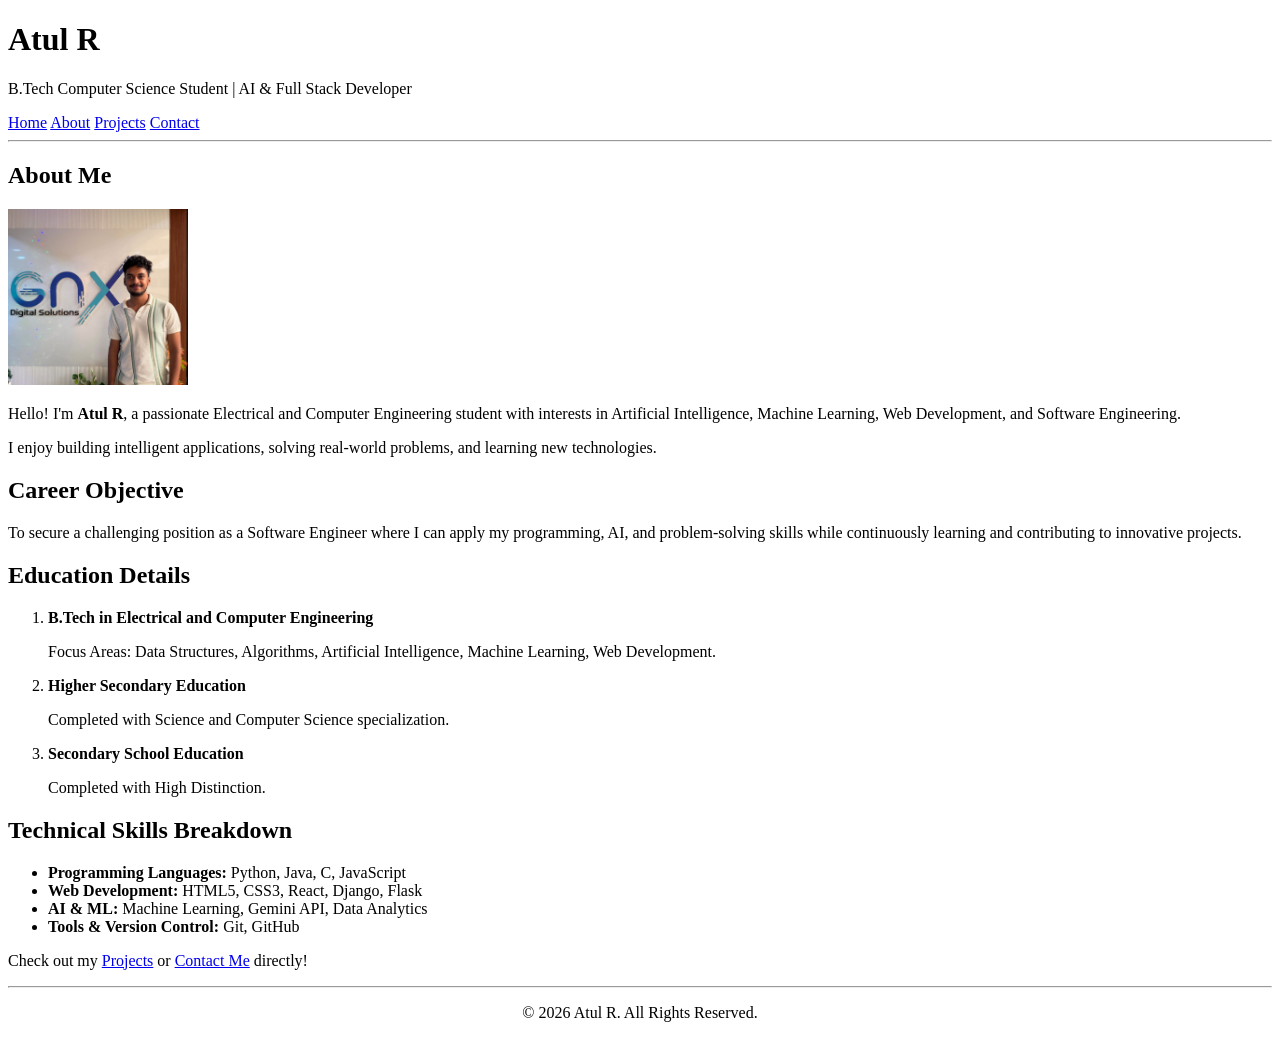
==== about.html @ 609a920e "feat(html): complete dedicated pages for About, Projects, and Contact" ====
<!DOCTYPE html>
<html lang="en">
<head>
    <meta charset="UTF-8">
    <meta name="viewport" content="width=device-width, initial-scale=1.0">
    <title>About Me | Atul R</title>
</head>
<body>

    <!-- Header -->
    <header>
        <div class="container">
            <h1>Atul R</h1>
            <p>B.Tech Computer Science Student | AI & Full Stack Developer</p>

            <nav>
                <a href="index.html">Home</a>
                <a href="about.html">About</a>
                <a href="projects.html">Projects</a>
                <a href="contact.html">Contact</a>
            </nav>
        </div>
    </header>

    <hr>

    <!-- About Section -->
    <section>
        <h2>About Me</h2>
        <img src="images/profile.jpg" alt="Profile Picture" width="180">
        <p>
            Hello! I'm <strong>Atul R</strong>, a passionate Electrical and Computer Engineering student with interests in Artificial Intelligence, Machine Learning, Web Development, and Software Engineering.
        </p>
        <p>
            I enjoy building intelligent applications, solving real-world problems, and learning new technologies.
        </p>
    </section>

    <!-- Career Objective -->
    <section>
        <h2>Career Objective</h2>
        <p>
            To secure a challenging position as a Software Engineer where I can apply my programming, AI, and problem-solving skills while continuously learning and contributing to innovative projects.
        </p>
    </section>

    <!-- Education -->
    <section>
        <h2>Education Details</h2>
        <ol>
            <li>
                <strong>B.Tech in Electrical and Computer Engineering</strong>
                <p>Focus Areas: Data Structures, Algorithms, Artificial Intelligence, Machine Learning, Web Development.</p>
            </li>
            <li>
                <strong>Higher Secondary Education</strong>
                <p>Completed with Science and Computer Science specialization.</p>
            </li>
            <li>
                <strong>Secondary School Education</strong>
                <p>Completed with High Distinction.</p>
            </li>
        </ol>
    </section>

    <!-- Technical Skills Breakdown -->
    <section>
        <h2>Technical Skills Breakdown</h2>
        <ul>
            <li><strong>Programming Languages:</strong> Python, Java, C, JavaScript</li>
            <li><strong>Web Development:</strong> HTML5, CSS3, React, Django, Flask</li>
            <li><strong>AI & ML:</strong> Machine Learning, Gemini API, Data Analytics</li>
            <li><strong>Tools & Version Control:</strong> Git, GitHub</li>
        </ul>
    </section>

    <!-- Navigation Link -->
    <section>
        <p>
            Check out my <a href="projects.html">Projects</a> or <a href="contact.html">Contact Me</a> directly!
        </p>
    </section>

    <!-- Footer -->
    <footer>
        <hr>
        <p style="text-align:center;">
            &copy; 2026 Atul R. All Rights Reserved.
        </p>
    </footer>

</body>
</html>
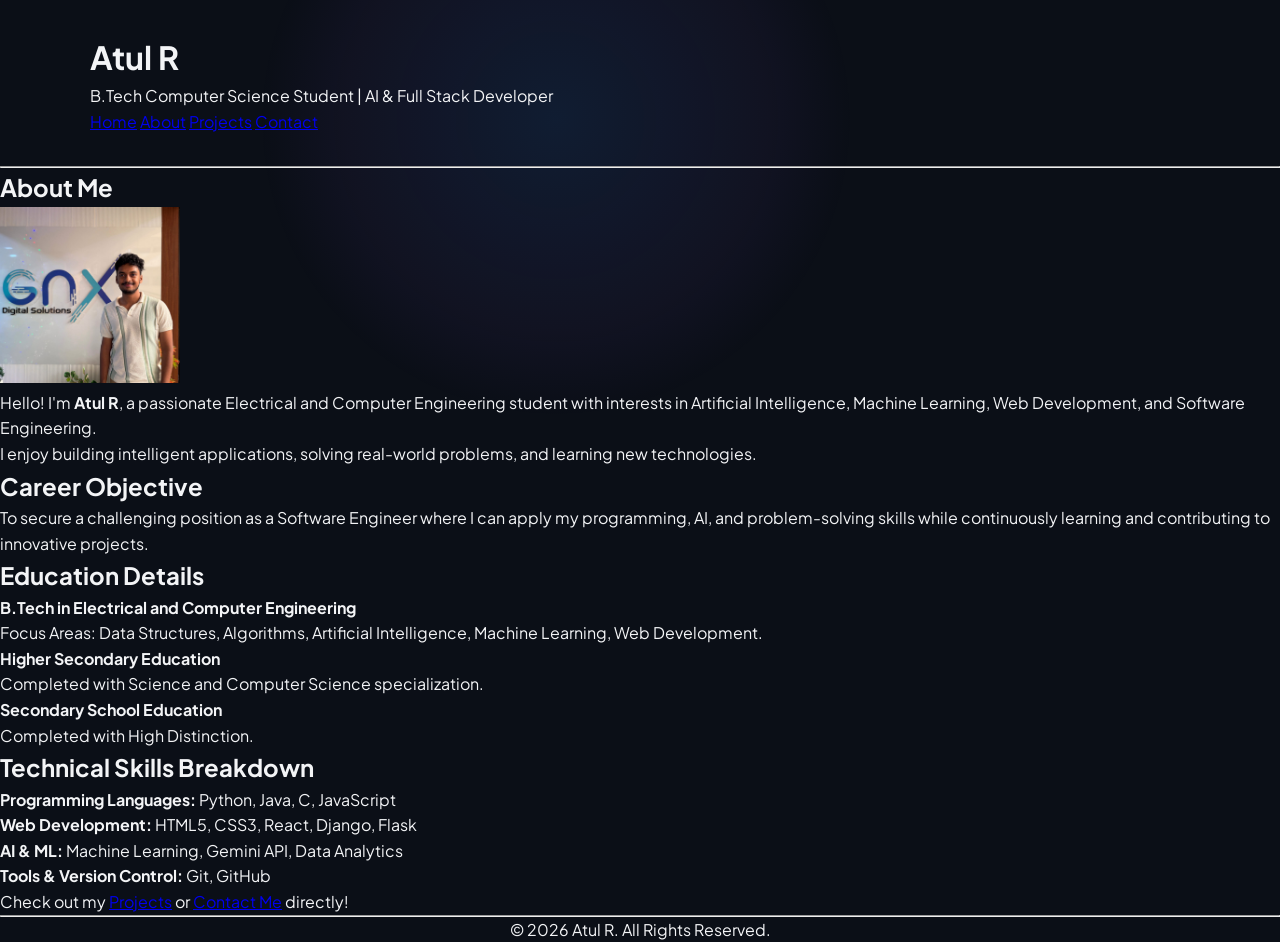
==== commit 80ee6248: "feat(css): setup base design system, typography, and dark theme variables" ====
--- a/about.html
+++ b/about.html
@@ -4,6 +4,7 @@
     <meta charset="UTF-8">
     <meta name="viewport" content="width=device-width, initial-scale=1.0">
     <title>About Me | Atul R</title>
+    <link rel="stylesheet" href="css/style.css">
 </head>
 <body>
 
--- a/css/style.css
+++ b/css/style.css
@@ -0,0 +1,63 @@
+@import url('https://fonts.googleapis.com/css2?family=Plus+Jakarta+Sans:wght@300;400;500;600;700;800&display=swap');
+
+:root {
+    --bg-dark: #0b0f17;
+    --bg-card: #131b2e;
+    --bg-card-hover: #1c2742;
+    --border-color: rgba(255, 255, 255, 0.08);
+    --border-glow: rgba(59, 130, 246, 0.3);
+    
+    --primary: #3b82f6;
+    --primary-gradient: linear-gradient(135deg, #3b82f6 0%, #8b5cf6 100%);
+    --accent-cyan: #06b6d4;
+    --accent-green: #10b981;
+    
+    --text-main: #f3f4f6;
+    --text-muted: #9ca3af;
+    --text-dim: #6b7280;
+    
+    --shadow-card: 0 10px 30px -10px rgba(0, 0, 0, 0.5);
+    --shadow-glow: 0 0 25px rgba(59, 130, 246, 0.25);
+    
+    --radius-sm: 8px;
+    --radius-md: 14px;
+    --radius-lg: 20px;
+    --radius-full: 9999px;
+}
+
+* {
+    margin: 0;
+    padding: 0;
+    box-sizing: border-box;
+}
+
+body {
+    font-family: 'Plus Jakarta Sans', -apple-system, BlinkMacSystemFont, sans-serif;
+    background-color: var(--bg-dark);
+    color: var(--text-main);
+    line-height: 1.6;
+    min-height: 100vh;
+    display: flex;
+    flex-direction: column;
+    overflow-x: hidden;
+}
+
+/* Background mesh glow */
+body::before {
+    content: '';
+    position: fixed;
+    top: -20%;
+    left: 20%;
+    width: 600px;
+    height: 600px;
+    background: radial-gradient(circle, rgba(59, 130, 246, 0.12) 0%, rgba(139, 92, 246, 0.05) 50%, transparent 70%);
+    z-index: -1;
+    pointer-events: none;
+}
+
+.container {
+    width: 90%;
+    max-width: 1100px;
+    margin: 0 auto;
+    padding: 2rem 0;
+}
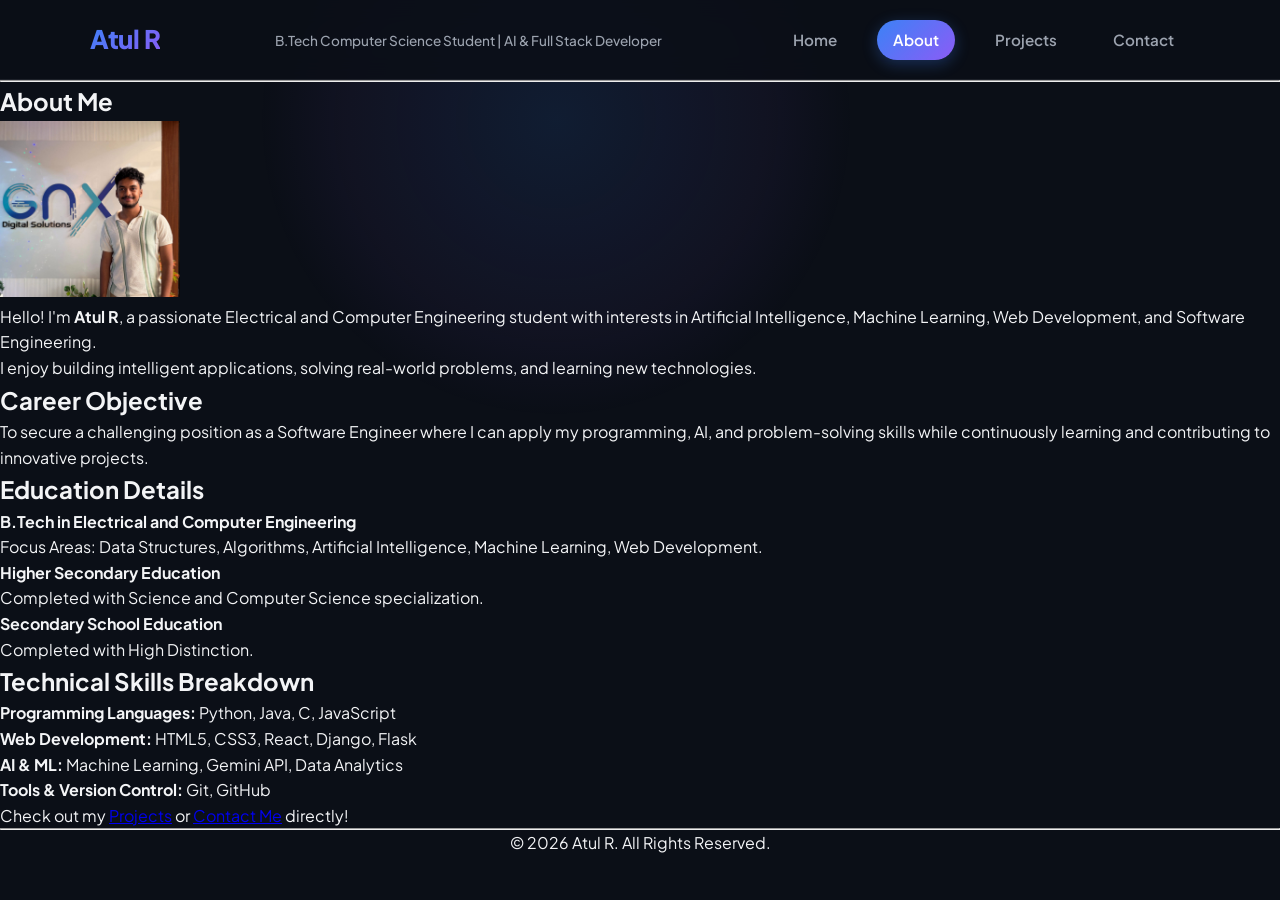
==== commit 9a47f9e1: "feat(css): style glassmorphic header navigation and active page highlights" ====
--- a/about.html
+++ b/about.html
@@ -16,7 +16,7 @@
 
             <nav>
                 <a href="index.html">Home</a>
-                <a href="about.html">About</a>
+                <a href="about.html" class="active">About</a>
                 <a href="projects.html">Projects</a>
                 <a href="contact.html">Contact</a>
             </nav>
--- a/css/style.css
+++ b/css/style.css
@@ -61,3 +61,65 @@
     margin: 0 auto;
     padding: 2rem 0;
 }
+
+/* Header & Navigation Styling */
+header {
+    background: rgba(11, 15, 23, 0.85);
+    backdrop-filter: blur(12px);
+    -webkit-backdrop-filter: blur(12px);
+    border-bottom: 1px solid var(--border-color);
+    position: sticky;
+    top: 0;
+    z-index: 100;
+}
+
+header .container {
+    display: flex;
+    justify-content: space-between;
+    align-items: center;
+    padding: 1.2rem 0;
+}
+
+header h1 {
+    font-size: 1.6rem;
+    font-weight: 800;
+    background: var(--primary-gradient);
+    -webkit-background-clip: text;
+    -webkit-text-fill-color: transparent;
+    letter-spacing: -0.5px;
+}
+
+header p {
+    font-size: 0.85rem;
+    color: var(--text-muted);
+    font-weight: 500;
+    margin-top: 2px;
+}
+
+nav {
+    display: flex;
+    gap: 1.5rem;
+    align-items: center;
+}
+
+nav a {
+    color: var(--text-muted);
+    text-decoration: none;
+    font-size: 0.95rem;
+    font-weight: 600;
+    padding: 0.5rem 1rem;
+    border-radius: var(--radius-full);
+    transition: all 0.3s ease;
+    position: relative;
+}
+
+nav a:hover {
+    color: var(--text-main);
+    background: rgba(255, 255, 255, 0.05);
+}
+
+nav a.active {
+    color: #ffffff;
+    background: var(--primary-gradient);
+    box-shadow: 0 4px 15px rgba(59, 130, 246, 0.3);
+}
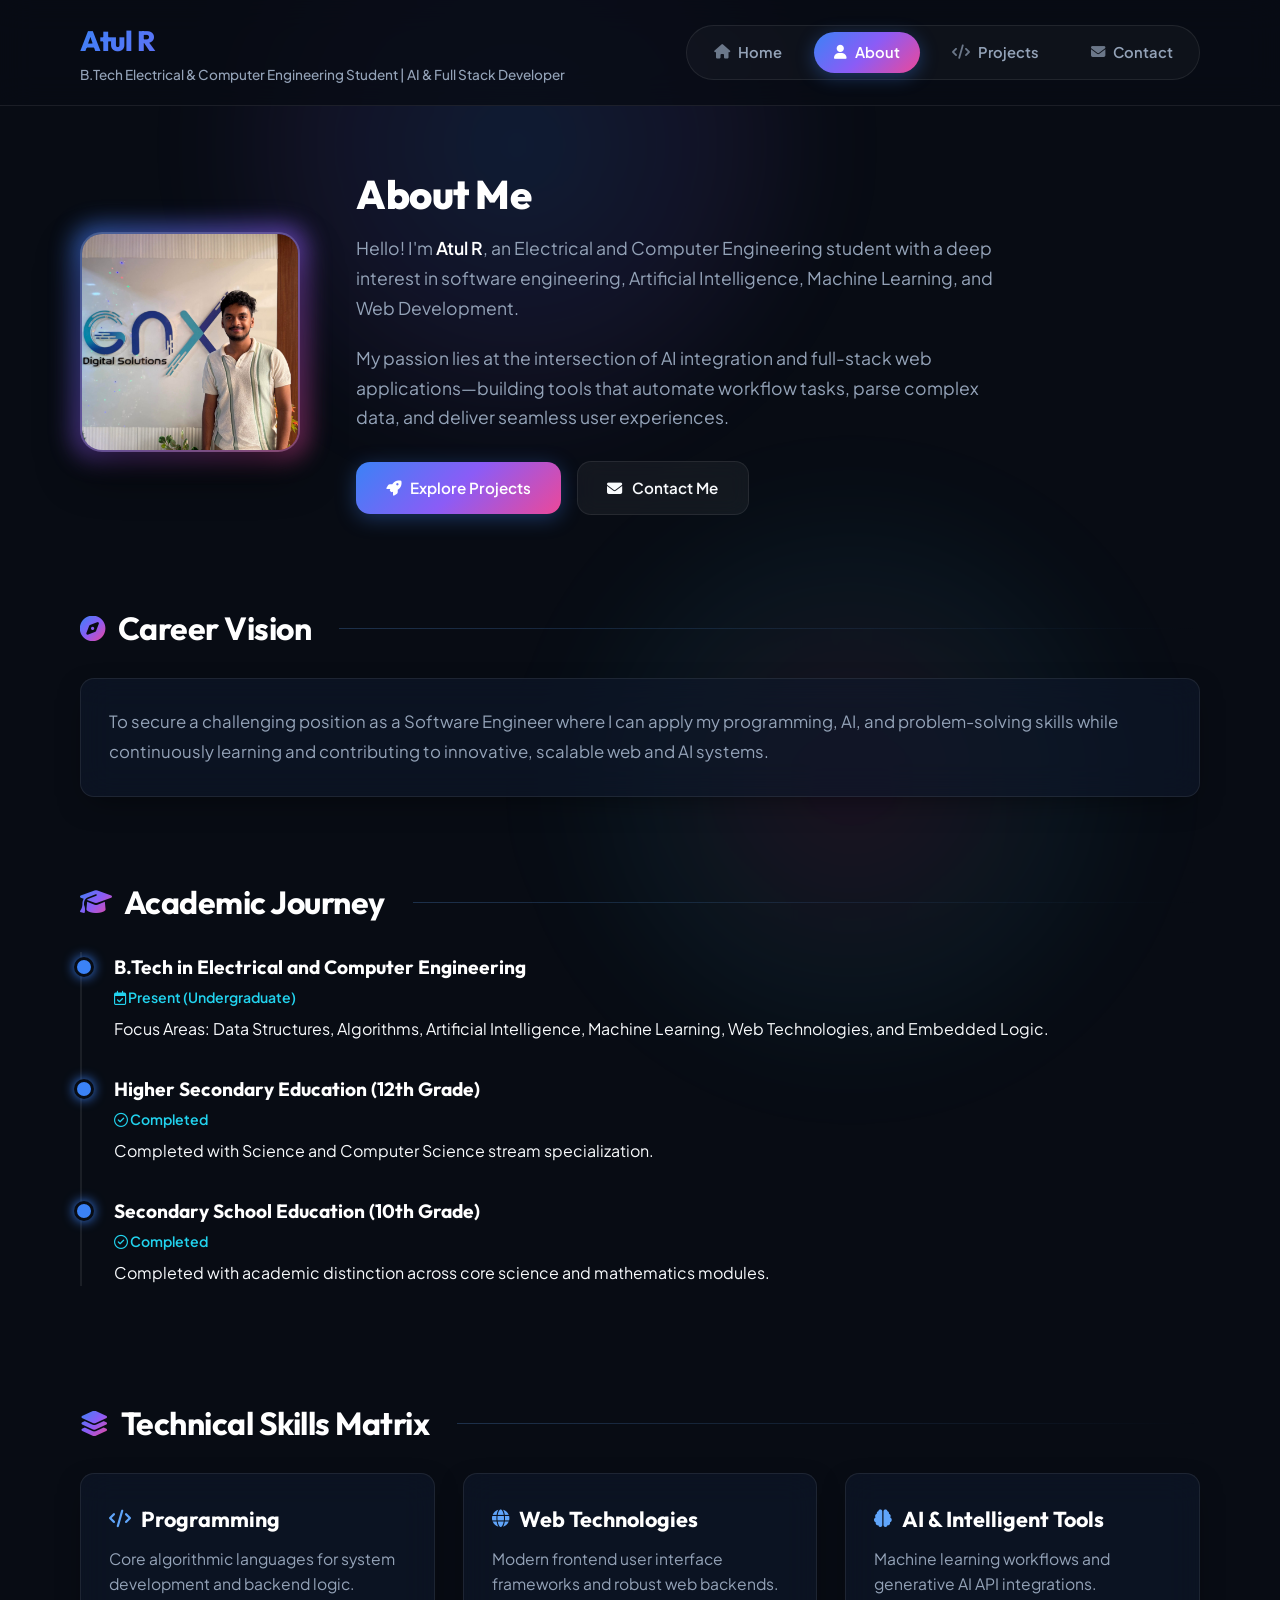
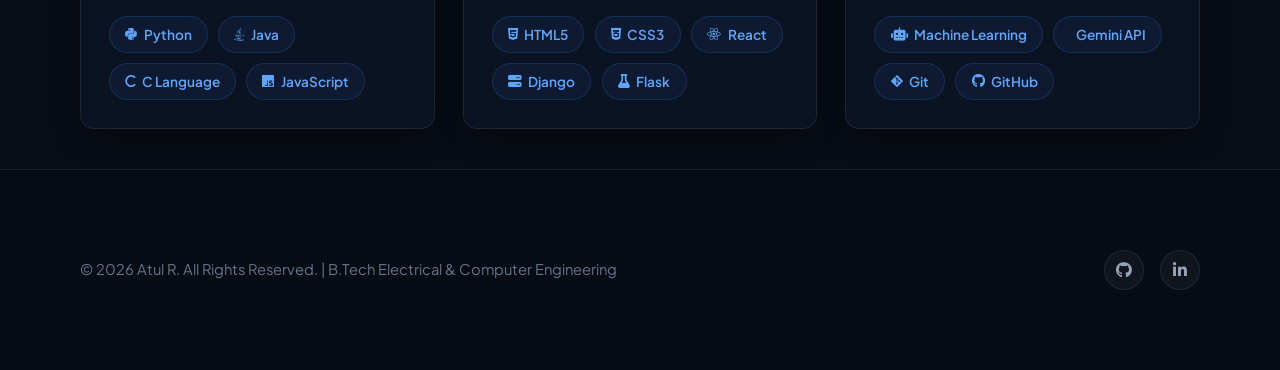
==== commit 58ad009f: "feat(ui): overhaul portfolio UI with glassmorphism design system, typography, FontAwesome icons, and" ====
--- a/about.html
+++ b/about.html
@@ -3,91 +3,140 @@
 <head>
     <meta charset="UTF-8">
     <meta name="viewport" content="width=device-width, initial-scale=1.0">
+    <meta name="description" content="Learn more about Atul R, B.Tech Electrical & Computer Engineering student, AI developer, and full-stack software engineer.">
     <title>About Me | Atul R</title>
+    <!-- Google Fonts -->
+    <link rel="preconnect" href="https://fonts.googleapis.com">
+    <link rel="preconnect" href="https://fonts.gstatic.com" crossorigin>
+    <link href="https://fonts.googleapis.com/css2?family=Outfit:wght@300;400;500;600;700;800&family=Plus+Jakarta+Sans:wght@300;400;500;600;700&display=swap" rel="stylesheet">
+    <!-- FontAwesome Icons -->
+    <link rel="stylesheet" href="https://cdnjs.cloudflare.com/ajax/libs/font-awesome/6.4.0/css/all.min.css">
+    <!-- Stylesheet -->
     <link rel="stylesheet" href="css/style.css">
 </head>
 <body>
 
-    <!-- Header -->
+    <!-- Header & Navigation -->
     <header>
         <div class="container">
-            <h1>Atul R</h1>
-            <p>B.Tech Computer Science Student | AI & Full Stack Developer</p>
+            <div class="logo-area">
+                <h1>Atul R</h1>
+                <p>B.Tech Electrical & Computer Engineering Student | AI & Full Stack Developer</p>
+            </div>
 
             <nav>
-                <a href="index.html">Home</a>
-                <a href="about.html" class="active">About</a>
-                <a href="projects.html">Projects</a>
-                <a href="contact.html">Contact</a>
+                <a href="index.html"><i class="fa-solid fa-house"></i> Home</a>
+                <a href="about.html" class="active"><i class="fa-solid fa-user"></i> About</a>
+                <a href="projects.html"><i class="fa-solid fa-code"></i> Projects</a>
+                <a href="contact.html"><i class="fa-solid fa-envelope"></i> Contact</a>
             </nav>
         </div>
     </header>
 
-    <hr>
+    <main>
+        <!-- Hero / Biography Section -->
+        <section class="hero container">
+            <div class="hero-avatar-wrapper">
+                <img src="images/profile.jpg" alt="Atul R Profile Picture" width="220">
+            </div>
 
-    <!-- About Section -->
-    <section>
-        <h2>About Me</h2>
-        <img src="images/profile.jpg" alt="Profile Picture" width="180">
-        <p>
-            Hello! I'm <strong>Atul R</strong>, a passionate Electrical and Computer Engineering student with interests in Artificial Intelligence, Machine Learning, Web Development, and Software Engineering.
-        </p>
-        <p>
-            I enjoy building intelligent applications, solving real-world problems, and learning new technologies.
-        </p>
-    </section>
+            <div class="hero-content">
+                <h2>About Me</h2>
+                <p>
+                    Hello! I'm <strong>Atul R</strong>, an Electrical and Computer Engineering student with a deep interest in software engineering, Artificial Intelligence, Machine Learning, and Web Development.
+                </p>
+                <p>
+                    My passion lies at the intersection of AI integration and full-stack web applications—building tools that automate workflow tasks, parse complex data, and deliver seamless user experiences.
+                </p>
+                <div class="hero-cta">
+                    <a href="projects.html" class="btn"><i class="fa-solid fa-rocket"></i> Explore Projects</a>
+                    <a href="contact.html" class="btn btn-secondary"><i class="fa-solid fa-envelope"></i> Contact Me</a>
+                </div>
+            </div>
+        </section>
 
-    <!-- Career Objective -->
-    <section>
-        <h2>Career Objective</h2>
-        <p>
-            To secure a challenging position as a Software Engineer where I can apply my programming, AI, and problem-solving skills while continuously learning and contributing to innovative projects.
-        </p>
-    </section>
+        <!-- Career Vision -->
+        <section class="container">
+            <h2><i class="fa-solid fa-compass"></i> Career Vision</h2>
+            <div class="card">
+                <p style="font-size: 1.05rem; line-height: 1.8;">
+                    To secure a challenging position as a Software Engineer where I can apply my programming, AI, and problem-solving skills while continuously learning and contributing to innovative, scalable web and AI systems.
+                </p>
+            </div>
+        </section>
 
-    <!-- Education -->
-    <section>
-        <h2>Education Details</h2>
-        <ol>
-            <li>
-                <strong>B.Tech in Electrical and Computer Engineering</strong>
-                <p>Focus Areas: Data Structures, Algorithms, Artificial Intelligence, Machine Learning, Web Development.</p>
-            </li>
-            <li>
-                <strong>Higher Secondary Education</strong>
-                <p>Completed with Science and Computer Science specialization.</p>
-            </li>
-            <li>
-                <strong>Secondary School Education</strong>
-                <p>Completed with High Distinction.</p>
-            </li>
-        </ol>
-    </section>
+        <!-- Academic Timeline -->
+        <section class="container">
+            <h2><i class="fa-solid fa-graduation-cap"></i> Academic Journey</h2>
+            <div class="timeline">
+                <div class="timeline-item">
+                    <h3>B.Tech in Electrical and Computer Engineering</h3>
+                    <div class="period"><i class="fa-regular fa-calendar-check"></i> Present (Undergraduate)</div>
+                    <p>Focus Areas: Data Structures, Algorithms, Artificial Intelligence, Machine Learning, Web Technologies, and Embedded Logic.</p>
+                </div>
+                <div class="timeline-item">
+                    <h3>Higher Secondary Education (12th Grade)</h3>
+                    <div class="period"><i class="fa-regular fa-circle-check"></i> Completed</div>
+                    <p>Completed with Science and Computer Science stream specialization.</p>
+                </div>
+                <div class="timeline-item">
+                    <h3>Secondary School Education (10th Grade)</h3>
+                    <div class="period"><i class="fa-regular fa-circle-check"></i> Completed</div>
+                    <p>Completed with academic distinction across core science and mathematics modules.</p>
+                </div>
+            </div>
+        </section>
 
-    <!-- Technical Skills Breakdown -->
-    <section>
-        <h2>Technical Skills Breakdown</h2>
-        <ul>
-            <li><strong>Programming Languages:</strong> Python, Java, C, JavaScript</li>
-            <li><strong>Web Development:</strong> HTML5, CSS3, React, Django, Flask</li>
-            <li><strong>AI & ML:</strong> Machine Learning, Gemini API, Data Analytics</li>
-            <li><strong>Tools & Version Control:</strong> Git, GitHub</li>
-        </ul>
-    </section>
+        <!-- Detailed Technical Breakdown -->
+        <section class="container">
+            <h2><i class="fa-solid fa-layer-group"></i> Technical Skills Matrix</h2>
+            <div class="card-grid">
+                <div class="card">
+                    <h3><i class="fa-solid fa-code"></i> Programming</h3>
+                    <p>Core algorithmic languages for system development and backend logic.</p>
+                    <ul class="skill-tags">
+                        <li><i class="fa-brands fa-python"></i> Python</li>
+                        <li><i class="fa-brands fa-java"></i> Java</li>
+                        <li><i class="fa-solid fa-c"></i> C Language</li>
+                        <li><i class="fa-brands fa-js"></i> JavaScript</li>
+                    </ul>
+                </div>
 
-    <!-- Navigation Link -->
-    <section>
-        <p>
-            Check out my <a href="projects.html">Projects</a> or <a href="contact.html">Contact Me</a> directly!
-        </p>
-    </section>
+                <div class="card">
+                    <h3><i class="fa-solid fa-globe"></i> Web Technologies</h3>
+                    <p>Modern frontend user interface frameworks and robust web backends.</p>
+                    <ul class="skill-tags">
+                        <li><i class="fa-brands fa-html5"></i> HTML5</li>
+                        <li><i class="fa-brands fa-css3-alt"></i> CSS3</li>
+                        <li><i class="fa-brands fa-react"></i> React</li>
+                        <li><i class="fa-solid fa-server"></i> Django</li>
+                        <li><i class="fa-solid fa-flask"></i> Flask</li>
+                    </ul>
+                </div>
+
+                <div class="card">
+                    <h3><i class="fa-solid fa-brain"></i> AI & Intelligent Tools</h3>
+                    <p>Machine learning workflows and generative AI API integrations.</p>
+                    <ul class="skill-tags">
+                        <li><i class="fa-solid fa-robot"></i> Machine Learning</li>
+                        <li><i class="fa-solid fa-sparkles"></i> Gemini API</li>
+                        <li><i class="fa-brands fa-git-alt"></i> Git</li>
+                        <li><i class="fa-brands fa-github"></i> GitHub</li>
+                    </ul>
+                </div>
+            </div>
+        </section>
+    </main>
 
     <!-- Footer -->
     <footer>
-        <hr>
-        <p style="text-align:center;">
-            &copy; 2026 Atul R. All Rights Reserved.
-        </p>
+        <div class="container footer-content">
+            <p>&copy; 2026 Atul R. All Rights Reserved. | B.Tech Electrical & Computer Engineering</p>
+            <div class="social-links">
+                <a href="https://github.com/yourusername" target="_blank" class="social-icon" title="GitHub"><i class="fa-brands fa-github"></i></a>
+                <a href="https://linkedin.com/in/yourprofile" target="_blank" class="social-icon" title="LinkedIn"><i class="fa-brands fa-linkedin-in"></i></a>
+            </div>
+        </div>
     </footer>
 
 </body>
--- a/css/style.css
+++ b/css/style.css
@@ -1,28 +1,48 @@
-@import url('https://fonts.googleapis.com/css2?family=Plus+Jakarta+Sans:wght@300;400;500;600;700;800&display=swap');
+@import url('https://fonts.googleapis.com/css2?family=Outfit:wght@300;400;500;600;700;800&family=Plus+Jakarta+Sans:wght@300;400;500;600;700&display=swap');
 
 :root {
-    --bg-dark: #0b0f17;
-    --bg-card: #131b2e;
-    --bg-card-hover: #1c2742;
+    --bg-dark: #080c14;
+    --bg-card: rgba(15, 23, 42, 0.65);
+    --bg-card-hover: rgba(30, 41, 59, 0.8);
     --border-color: rgba(255, 255, 255, 0.08);
-    --border-glow: rgba(59, 130, 246, 0.3);
+    --border-glow: rgba(96, 165, 250, 0.4);
     
     --primary: #3b82f6;
-    --primary-gradient: linear-gradient(135deg, #3b82f6 0%, #8b5cf6 100%);
-    --accent-cyan: #06b6d4;
-    --accent-green: #10b981;
-    
-    --text-main: #f3f4f6;
-    --text-muted: #9ca3af;
-    --text-dim: #6b7280;
+    --primary-gradient: linear-gradient(135deg, #3b82f6 0%, #8b5cf6 50%, #ec4899 100%);
+    --primary-hover: linear-gradient(135deg, #2563eb 0%, #7c3aed 50%, #db2777 100%);
+    
+    --accent-blue: #60a5fa;
+    --accent-purple: #c084fc;
+    --accent-cyan: #22d3ee;
+    --accent-green: #34d399;
+    
+    --text-main: #f8fafc;
+    --text-muted: #94a3b8;
+    --text-dim: #64748b;
     
     --shadow-card: 0 10px 30px -10px rgba(0, 0, 0, 0.5);
-    --shadow-glow: 0 0 25px rgba(59, 130, 246, 0.25);
+    --shadow-glow: 0 0 30px rgba(59, 130, 246, 0.25);
     
     --radius-sm: 8px;
     --radius-md: 14px;
-    --radius-lg: 20px;
+    --radius-lg: 22px;
     --radius-full: 9999px;
+}
+
+/* Custom Scrollbar */
+::-webkit-scrollbar {
+    width: 10px;
+}
+::-webkit-scrollbar-track {
+    background: var(--bg-dark);
+}
+::-webkit-scrollbar-thumb {
+    background: #1e293b;
+    border-radius: 5px;
+    border: 2px solid var(--bg-dark);
+}
+::-webkit-scrollbar-thumb:hover {
+    background: #334155;
 }
 
 * {
@@ -40,37 +60,86 @@
     display: flex;
     flex-direction: column;
     overflow-x: hidden;
-}
-
-/* Background mesh glow */
+    position: relative;
+}
+
+/* Background Animated Ambient Lights */
 body::before {
     content: '';
     position: fixed;
     top: -20%;
-    left: 20%;
+    left: 15%;
+    width: 650px;
+    height: 650px;
+    background: radial-gradient(circle, rgba(59, 130, 246, 0.15) 0%, rgba(139, 92, 246, 0.08) 45%, transparent 70%);
+    z-index: -1;
+    pointer-events: none;
+    filter: blur(40px);
+}
+
+body::after {
+    content: '';
+    position: fixed;
+    bottom: -20%;
+    right: 10%;
     width: 600px;
     height: 600px;
-    background: radial-gradient(circle, rgba(59, 130, 246, 0.12) 0%, rgba(139, 92, 246, 0.05) 50%, transparent 70%);
+    background: radial-gradient(circle, rgba(236, 72, 153, 0.1) 0%, rgba(34, 211, 238, 0.05) 50%, transparent 70%);
     z-index: -1;
     pointer-events: none;
-}
-
+    filter: blur(50px);
+}
+
+/* Container */
 .container {
     width: 90%;
-    max-width: 1100px;
+    max-width: 1120px;
     margin: 0 auto;
-    padding: 2rem 0;
-}
-
-/* Header & Navigation Styling */
+    padding: 2.5rem 0;
+}
+
+/* Typography Headings */
+h1, h2, h3, h4 {
+    font-family: 'Outfit', sans-serif;
+}
+
+h2 {
+    font-size: 2rem;
+    font-weight: 700;
+    margin-bottom: 1.5rem;
+    color: #ffffff;
+    letter-spacing: -0.5px;
+    display: flex;
+    align-items: center;
+    gap: 0.75rem;
+}
+
+h2 i {
+    font-size: 1.6rem;
+    background: var(--primary-gradient);
+    -webkit-background-clip: text;
+    -webkit-text-fill-color: transparent;
+}
+
+h2::after {
+    content: '';
+    flex-grow: 1;
+    height: 1px;
+    background: linear-gradient(90deg, var(--border-glow) 0%, transparent 100%);
+    margin-left: 1rem;
+    opacity: 0.6;
+}
+
+/* Header & Glassmorphic Navigation */
 header {
-    background: rgba(11, 15, 23, 0.85);
-    backdrop-filter: blur(12px);
-    -webkit-backdrop-filter: blur(12px);
+    background: rgba(8, 12, 20, 0.8);
+    backdrop-filter: blur(16px);
+    -webkit-backdrop-filter: blur(16px);
     border-bottom: 1px solid var(--border-color);
     position: sticky;
     top: 0;
-    z-index: 100;
+    z-index: 1000;
+    transition: all 0.3s ease;
 }
 
 header .container {
@@ -80,8 +149,8 @@
     padding: 1.2rem 0;
 }
 
-header h1 {
-    font-size: 1.6rem;
+header .logo-area h1 {
+    font-size: 1.75rem;
     font-weight: 800;
     background: var(--primary-gradient);
     -webkit-background-clip: text;
@@ -89,37 +158,563 @@
     letter-spacing: -0.5px;
 }
 
-header p {
+header .logo-area p {
     font-size: 0.85rem;
     color: var(--text-muted);
     font-weight: 500;
-    margin-top: 2px;
 }
 
 nav {
     display: flex;
-    gap: 1.5rem;
-    align-items: center;
+    gap: 0.75rem;
+    align-items: center;
+    background: rgba(255, 255, 255, 0.03);
+    padding: 0.4rem;
+    border-radius: var(--radius-full);
+    border: 1px solid var(--border-color);
 }
 
 nav a {
     color: var(--text-muted);
     text-decoration: none;
-    font-size: 0.95rem;
+    font-size: 0.92rem;
     font-weight: 600;
-    padding: 0.5rem 1rem;
+    padding: 0.55rem 1.25rem;
     border-radius: var(--radius-full);
     transition: all 0.3s ease;
+    display: flex;
+    align-items: center;
+    gap: 0.5rem;
+}
+
+nav a i {
+    font-size: 0.9rem;
+    opacity: 0.7;
+    transition: transform 0.2s;
+}
+
+nav a:hover {
+    color: #ffffff;
+    background: rgba(255, 255, 255, 0.08);
+}
+
+nav a:hover i {
+    transform: translateY(-1px);
+    opacity: 1;
+}
+
+nav a.active {
+    color: #ffffff;
+    background: var(--primary-gradient);
+    box-shadow: 0 4px 18px rgba(59, 130, 246, 0.35);
+}
+
+nav a.active i {
+    opacity: 1;
+}
+
+/* Hero Section */
+.hero {
+    display: flex;
+    align-items: center;
+    gap: 3.5rem;
+    padding: 4rem 0 3rem 0;
+}
+
+.hero-avatar-wrapper {
     position: relative;
-}
-
-nav a:hover {
+    flex-shrink: 0;
+}
+
+.hero-avatar-wrapper::before {
+    content: '';
+    position: absolute;
+    inset: -6px;
+    border-radius: var(--radius-lg);
+    background: var(--primary-gradient);
+    z-index: -1;
+    filter: blur(12px);
+    opacity: 0.7;
+    transition: opacity 0.3s;
+}
+
+.hero-avatar-wrapper:hover::before {
+    opacity: 1;
+}
+
+.hero img {
+    border-radius: var(--radius-lg);
+    border: 2px solid rgba(255, 255, 255, 0.15);
+    object-fit: cover;
+    aspect-ratio: 1 / 1;
+    display: block;
+    box-shadow: 0 20px 40px rgba(0, 0, 0, 0.6);
+}
+
+.hero-content h2 {
+    font-size: 2.5rem;
+    font-weight: 800;
+    line-height: 1.2;
+    margin-bottom: 1rem;
+    color: #ffffff;
+}
+
+.hero-content h2::after {
+    display: none;
+}
+
+.hero-content p {
+    color: var(--text-muted);
+    font-size: 1.1rem;
+    margin-bottom: 1.25rem;
+    max-width: 650px;
+    line-height: 1.7;
+}
+
+.hero-content strong {
+    color: #ffffff;
+    font-weight: 600;
+}
+
+.hero-cta {
+    display: flex;
+    gap: 1rem;
+    margin-top: 1.75rem;
+    align-items: center;
+}
+
+/* Buttons */
+button, .btn {
+    display: inline-flex;
+    align-items: center;
+    justify-content: center;
+    gap: 0.6rem;
+    background: var(--primary-gradient);
+    color: #ffffff;
+    padding: 0.85rem 1.85rem;
+    border-radius: var(--radius-md);
+    font-weight: 600;
+    font-size: 0.95rem;
+    border: none;
+    cursor: pointer;
+    text-decoration: none;
+    transition: all 0.3s cubic-bezier(0.4, 0, 0.2, 1);
+    box-shadow: 0 4px 20px rgba(59, 130, 246, 0.35);
+    position: relative;
+    overflow: hidden;
+}
+
+button:hover, .btn:hover {
+    transform: translateY(-3px);
+    box-shadow: 0 8px 25px rgba(59, 130, 246, 0.5);
+    color: #ffffff;
+}
+
+.btn-secondary {
+    background: rgba(255, 255, 255, 0.05);
+    backdrop-filter: blur(10px);
+    border: 1px solid var(--border-color);
+    box-shadow: none;
     color: var(--text-main);
-    background: rgba(255, 255, 255, 0.05);
-}
-
-nav a.active {
-    color: #ffffff;
+}
+
+.btn-secondary:hover {
+    background: rgba(255, 255, 255, 0.1);
+    border-color: rgba(255, 255, 255, 0.25);
+    color: #ffffff;
+}
+
+/* Glass Cards & Grids */
+.card-grid {
+    display: grid;
+    grid-template-columns: repeat(auto-fit, minmax(320px, 1fr));
+    gap: 1.75rem;
+    margin-top: 1.5rem;
+}
+
+.card {
+    background: var(--bg-card);
+    backdrop-filter: blur(16px);
+    -webkit-backdrop-filter: blur(16px);
+    border: 1px solid var(--border-color);
+    border-radius: var(--radius-md);
+    padding: 1.75rem;
+    transition: all 0.35s cubic-bezier(0.4, 0, 0.2, 1);
+    box-shadow: var(--shadow-card);
+    display: flex;
+    flex-direction: column;
+    position: relative;
+}
+
+.card:hover {
+    background: var(--bg-card-hover);
+    border-color: var(--border-glow);
+    transform: translateY(-6px);
+    box-shadow: 0 20px 40px -15px rgba(0, 0, 0, 0.6), 0 0 20px rgba(59, 130, 246, 0.15);
+}
+
+.card h3 {
+    font-size: 1.35rem;
+    font-weight: 700;
+    color: #ffffff;
+    margin-bottom: 0.6rem;
+    display: flex;
+    align-items: center;
+    gap: 0.6rem;
+}
+
+.card h3 i {
+    color: var(--accent-blue);
+    font-size: 1.1rem;
+}
+
+.card p {
+    color: var(--text-muted);
+    font-size: 0.98rem;
+    line-height: 1.6;
+}
+
+/* Tech Badges & Skill Pills */
+.skill-tags, .tags, ul.skills-list {
+    display: flex;
+    flex-wrap: wrap;
+    gap: 0.65rem;
+    list-style: none;
+    padding: 0;
+    margin-top: 1.25rem;
+}
+
+.skill-tags li, .tag, ul.skills-list li {
+    background: rgba(59, 130, 246, 0.08);
+    color: var(--accent-blue);
+    border: 1px solid rgba(59, 130, 246, 0.2);
+    padding: 0.4rem 0.95rem;
+    border-radius: var(--radius-full);
+    font-size: 0.85rem;
+    font-weight: 600;
+    display: inline-flex;
+    align-items: center;
+    gap: 0.4rem;
+    transition: all 0.25s ease;
+}
+
+.skill-tags li:hover, .tag:hover, ul.skills-list li:hover {
+    background: rgba(59, 130, 246, 0.2);
+    border-color: rgba(96, 165, 250, 0.5);
+    color: #ffffff;
+    transform: translateY(-2px);
+}
+
+/* Status Badges */
+.badge-status {
+    display: inline-flex;
+    align-items: center;
+    gap: 0.35rem;
+    padding: 0.3rem 0.75rem;
+    border-radius: var(--radius-full);
+    font-size: 0.78rem;
+    font-weight: 700;
+    text-transform: uppercase;
+    letter-spacing: 0.5px;
+}
+
+.badge-completed {
+    background: rgba(16, 185, 129, 0.12);
+    color: var(--accent-green);
+    border: 1px solid rgba(16, 185, 129, 0.3);
+}
+
+.badge-ongoing {
+    background: rgba(245, 158, 11, 0.12);
+    color: #fbbf24;
+    border: 1px solid rgba(245, 158, 11, 0.3);
+}
+
+/* Tables */
+table {
+    width: 100%;
+    border-collapse: separate;
+    border-spacing: 0;
+    background: var(--bg-card);
+    backdrop-filter: blur(16px);
+    border-radius: var(--radius-md);
+    overflow: hidden;
+    border: 1px solid var(--border-color);
+    margin-top: 1.25rem;
+    box-shadow: var(--shadow-card);
+}
+
+th, td {
+    padding: 1.1rem 1.4rem;
+    text-align: left;
+}
+
+th {
+    background: rgba(255, 255, 255, 0.04);
+    color: #ffffff;
+    font-family: 'Outfit', sans-serif;
+    font-weight: 600;
+    font-size: 0.95rem;
+    border-bottom: 1px solid var(--border-color);
+    text-transform: uppercase;
+    letter-spacing: 0.5px;
+}
+
+td {
+    color: var(--text-muted);
+    font-size: 0.95rem;
+    border-bottom: 1px solid var(--border-color);
+}
+
+tr:last-child td {
+    border-bottom: none;
+}
+
+tr:hover td {
+    background: rgba(255, 255, 255, 0.03);
+    color: var(--text-main);
+}
+
+/* Timeline Components */
+.timeline {
+    position: relative;
+    padding-left: 2rem;
+    border-left: 2px solid var(--border-color);
+    margin-top: 1.5rem;
+}
+
+.timeline-item {
+    position: relative;
+    margin-bottom: 2rem;
+}
+
+.timeline-item::before {
+    content: '';
+    position: absolute;
+    left: -2.5rem;
+    top: 0.35rem;
+    width: 14px;
+    height: 14px;
+    border-radius: 50%;
+    background: var(--primary);
+    box-shadow: 0 0 12px var(--primary);
+    border: 3px solid var(--bg-dark);
+}
+
+.timeline-item h3 {
+    font-size: 1.2rem;
+    color: #ffffff;
+}
+
+.timeline-item .period {
+    font-size: 0.88rem;
+    color: var(--accent-cyan);
+    font-weight: 600;
+    margin: 0.2rem 0 0.5rem 0;
+}
+
+/* Forms & Inputs */
+.contact-grid {
+    display: grid;
+    grid-template-columns: 1fr 1.3fr;
+    gap: 2.5rem;
+    margin-top: 1.5rem;
+}
+
+.form-card {
+    background: var(--bg-card);
+    backdrop-filter: blur(16px);
+    border: 1px solid var(--border-color);
+    border-radius: var(--radius-md);
+    padding: 2rem;
+    box-shadow: var(--shadow-card);
+}
+
+.form-group {
+    margin-bottom: 1.4rem;
+}
+
+.form-group label {
+    display: block;
+    margin-bottom: 0.5rem;
+    font-weight: 600;
+    font-size: 0.9rem;
+    color: var(--text-main);
+}
+
+.form-control, input[type="text"], input[type="email"], textarea {
+    width: 100%;
+    padding: 0.9rem 1.1rem;
+    background: rgba(255, 255, 255, 0.03);
+    border: 1px solid var(--border-color);
+    border-radius: var(--radius-md);
+    color: #ffffff;
+    font-family: inherit;
+    font-size: 0.95rem;
+    transition: all 0.3s ease;
+}
+
+.form-control:focus, input:focus, textarea:focus {
+    outline: none;
+    border-color: var(--primary);
+    box-shadow: 0 0 0 4px rgba(59, 130, 246, 0.25);
+    background: rgba(255, 255, 255, 0.06);
+}
+
+textarea {
+    resize: vertical;
+    min-height: 140px;
+}
+
+/* Contact Info Items */
+.contact-info-list {
+    list-style: none;
+    padding: 0;
+    display: flex;
+    flex-direction: column;
+    gap: 1.25rem;
+}
+
+.contact-info-item {
+    display: flex;
+    align-items: center;
+    gap: 1.2rem;
+    background: var(--bg-card);
+    border: 1px solid var(--border-color);
+    padding: 1.25rem 1.5rem;
+    border-radius: var(--radius-md);
+    transition: all 0.3s ease;
+}
+
+.contact-info-item:hover {
+    border-color: var(--border-glow);
+    transform: translateX(4px);
+}
+
+.contact-icon {
+    width: 48px;
+    height: 48px;
+    border-radius: 12px;
+    background: rgba(59, 130, 246, 0.12);
+    border: 1px solid rgba(59, 130, 246, 0.25);
+    color: var(--accent-blue);
+    display: flex;
+    align-items: center;
+    justify-content: center;
+    font-size: 1.25rem;
+    flex-shrink: 0;
+}
+
+.contact-info-text strong {
+    display: block;
+    color: #ffffff;
+    font-size: 0.95rem;
+}
+
+.contact-info-text a, .contact-info-text span {
+    color: var(--text-muted);
+    font-size: 0.95rem;
+    text-decoration: none;
+    transition: color 0.2s;
+}
+
+.contact-info-text a:hover {
+    color: var(--accent-blue);
+    text-decoration: underline;
+}
+
+/* Footer */
+footer {
+    margin-top: auto;
+    border-top: 1px solid var(--border-color);
+    padding: 2.5rem 0;
+    background: rgba(8, 12, 20, 0.95);
+}
+
+footer .footer-content {
+    display: flex;
+    justify-content: space-between;
+    align-items: center;
+}
+
+footer p {
+    color: var(--text-dim);
+    font-size: 0.92rem;
+}
+
+.social-links {
+    display: flex;
+    gap: 1rem;
+}
+
+.social-icon {
+    width: 40px;
+    height: 40px;
+    border-radius: var(--radius-full);
+    background: rgba(255, 255, 255, 0.04);
+    border: 1px solid var(--border-color);
+    color: var(--text-muted);
+    display: flex;
+    align-items: center;
+    justify-content: center;
+    text-decoration: none;
+    transition: all 0.3s ease;
+}
+
+.social-icon:hover {
     background: var(--primary-gradient);
-    box-shadow: 0 4px 15px rgba(59, 130, 246, 0.3);
-}
+    color: #ffffff;
+    border-color: transparent;
+    transform: translateY(-3px);
+    box-shadow: 0 4px 15px rgba(59, 130, 246, 0.4);
+}
+
+footer hr {
+    display: none;
+}
+
+/* Responsive Breakdown */
+@media (max-width: 900px) {
+    .contact-grid {
+        grid-template-columns: 1fr;
+    }
+}
+
+@media (max-width: 768px) {
+    header .container {
+        flex-direction: column;
+        align-items: flex-start;
+        gap: 1rem;
+    }
+    
+    nav {
+        width: 100%;
+        overflow-x: auto;
+        padding: 0.3rem;
+    }
+
+    nav a {
+        padding: 0.45rem 0.9rem;
+        font-size: 0.85rem;
+    }
+    
+    .hero {
+        flex-direction: column;
+        text-align: center;
+        gap: 2rem;
+    }
+    
+    .hero-cta {
+        justify-content: center;
+    }
+    
+    h2::after {
+        display: none;
+    }
+
+    footer .footer-content {
+        flex-direction: column;
+        gap: 1.25rem;
+        text-align: center;
+    }
+}
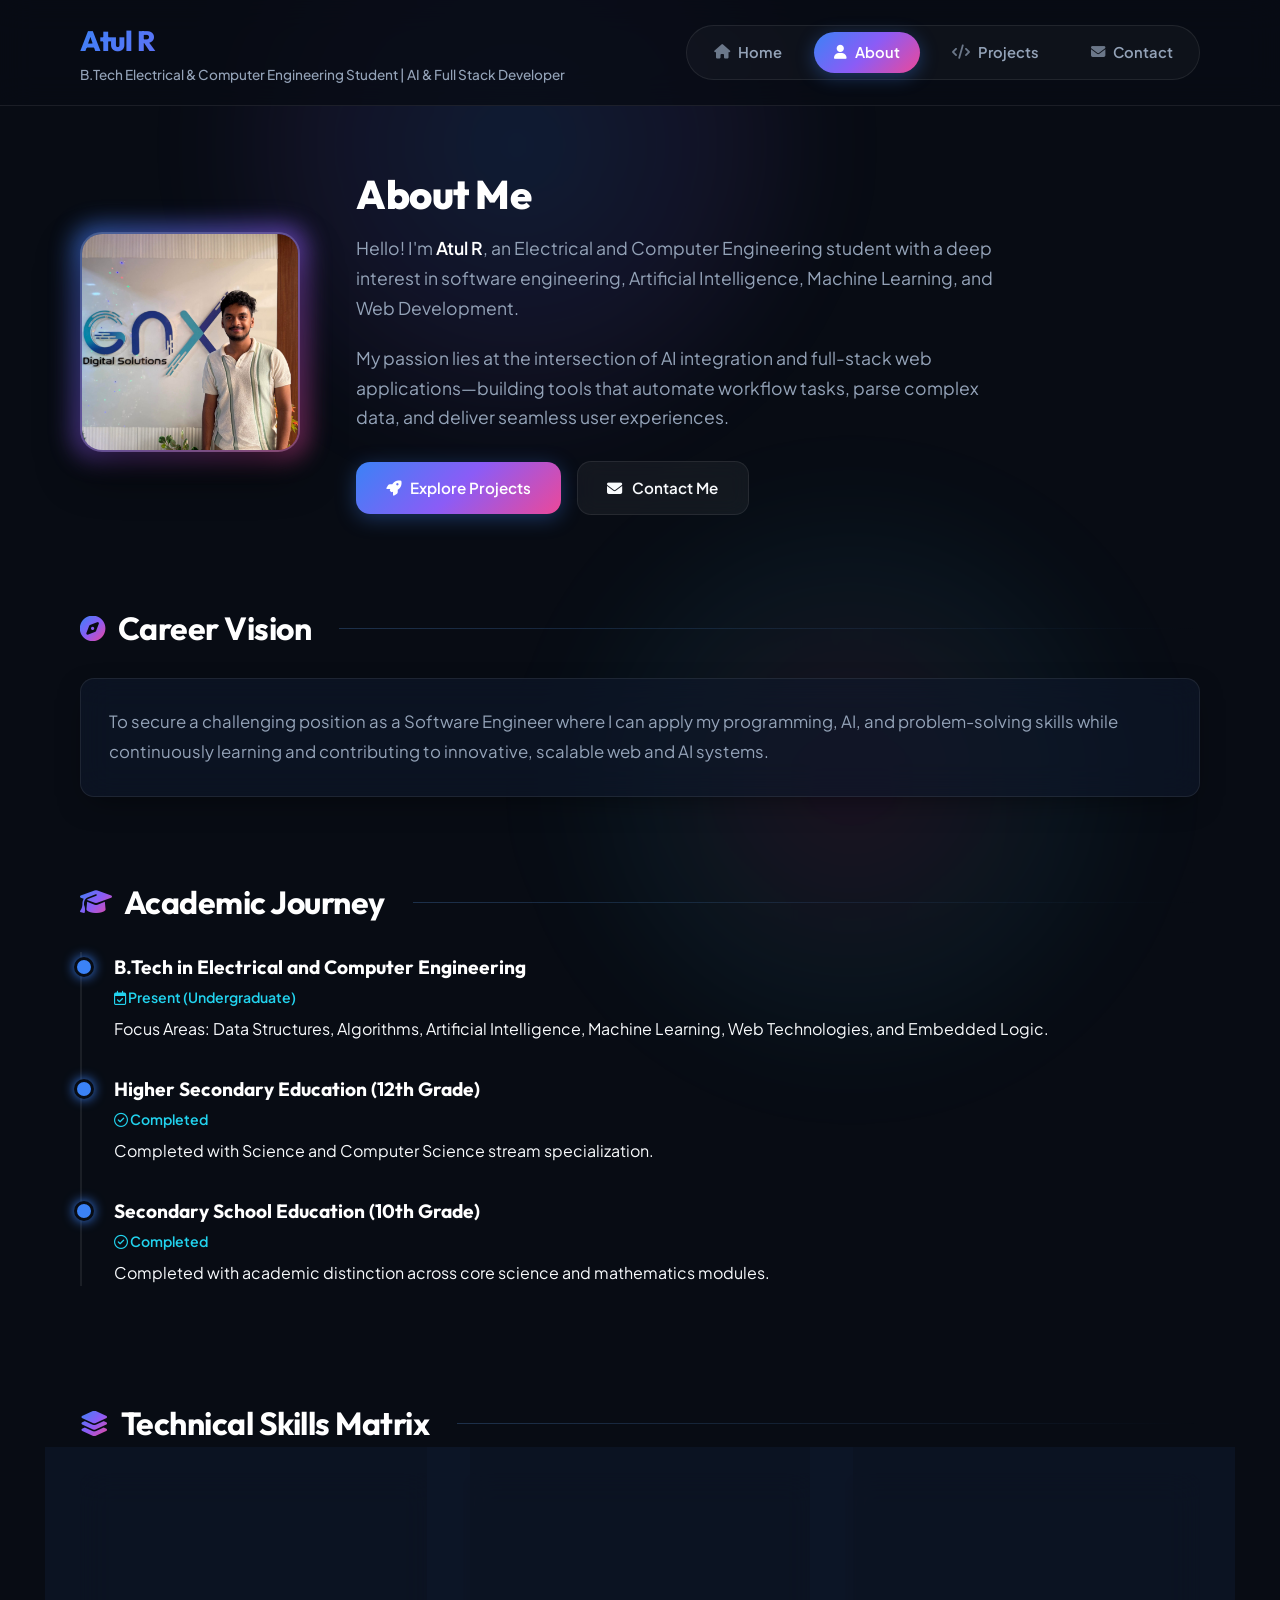
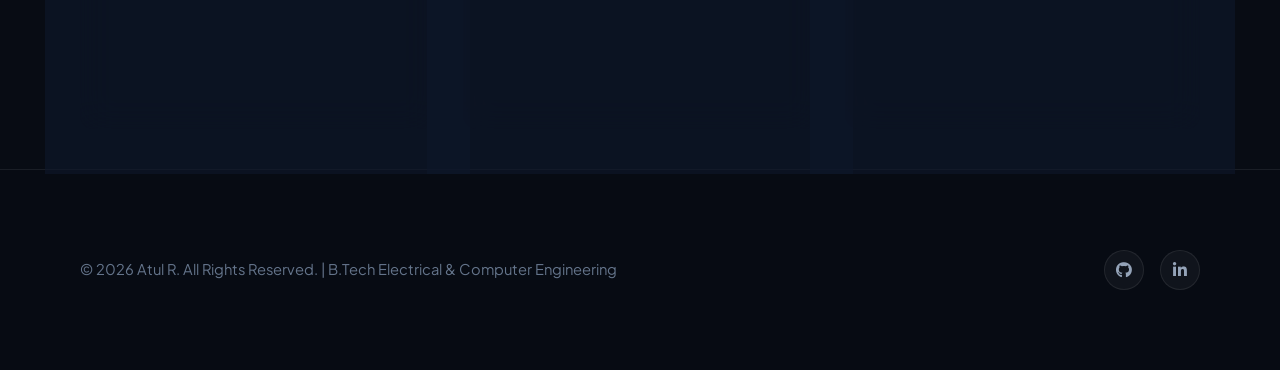
==== commit 27cd6b23: "fix(links): update GitHub profile URL to https://github.com/r-atul-krish-nan across all pages" ====
--- a/about.html
+++ b/about.html
@@ -133,7 +133,7 @@
         <div class="container footer-content">
             <p>&copy; 2026 Atul R. All Rights Reserved. | B.Tech Electrical & Computer Engineering</p>
             <div class="social-links">
-                <a href="https://github.com/yourusername" target="_blank" class="social-icon" title="GitHub"><i class="fa-brands fa-github"></i></a>
+                <a href="https://github.com/r-atul-krish-nan" target="_blank" class="social-icon" title="GitHub"><i class="fa-brands fa-github"></i></a>
                 <a href="https://linkedin.com/in/yourprofile" target="_blank" class="social-icon" title="LinkedIn"><i class="fa-brands fa-linkedin-in"></i></a>
             </div>
         </div>
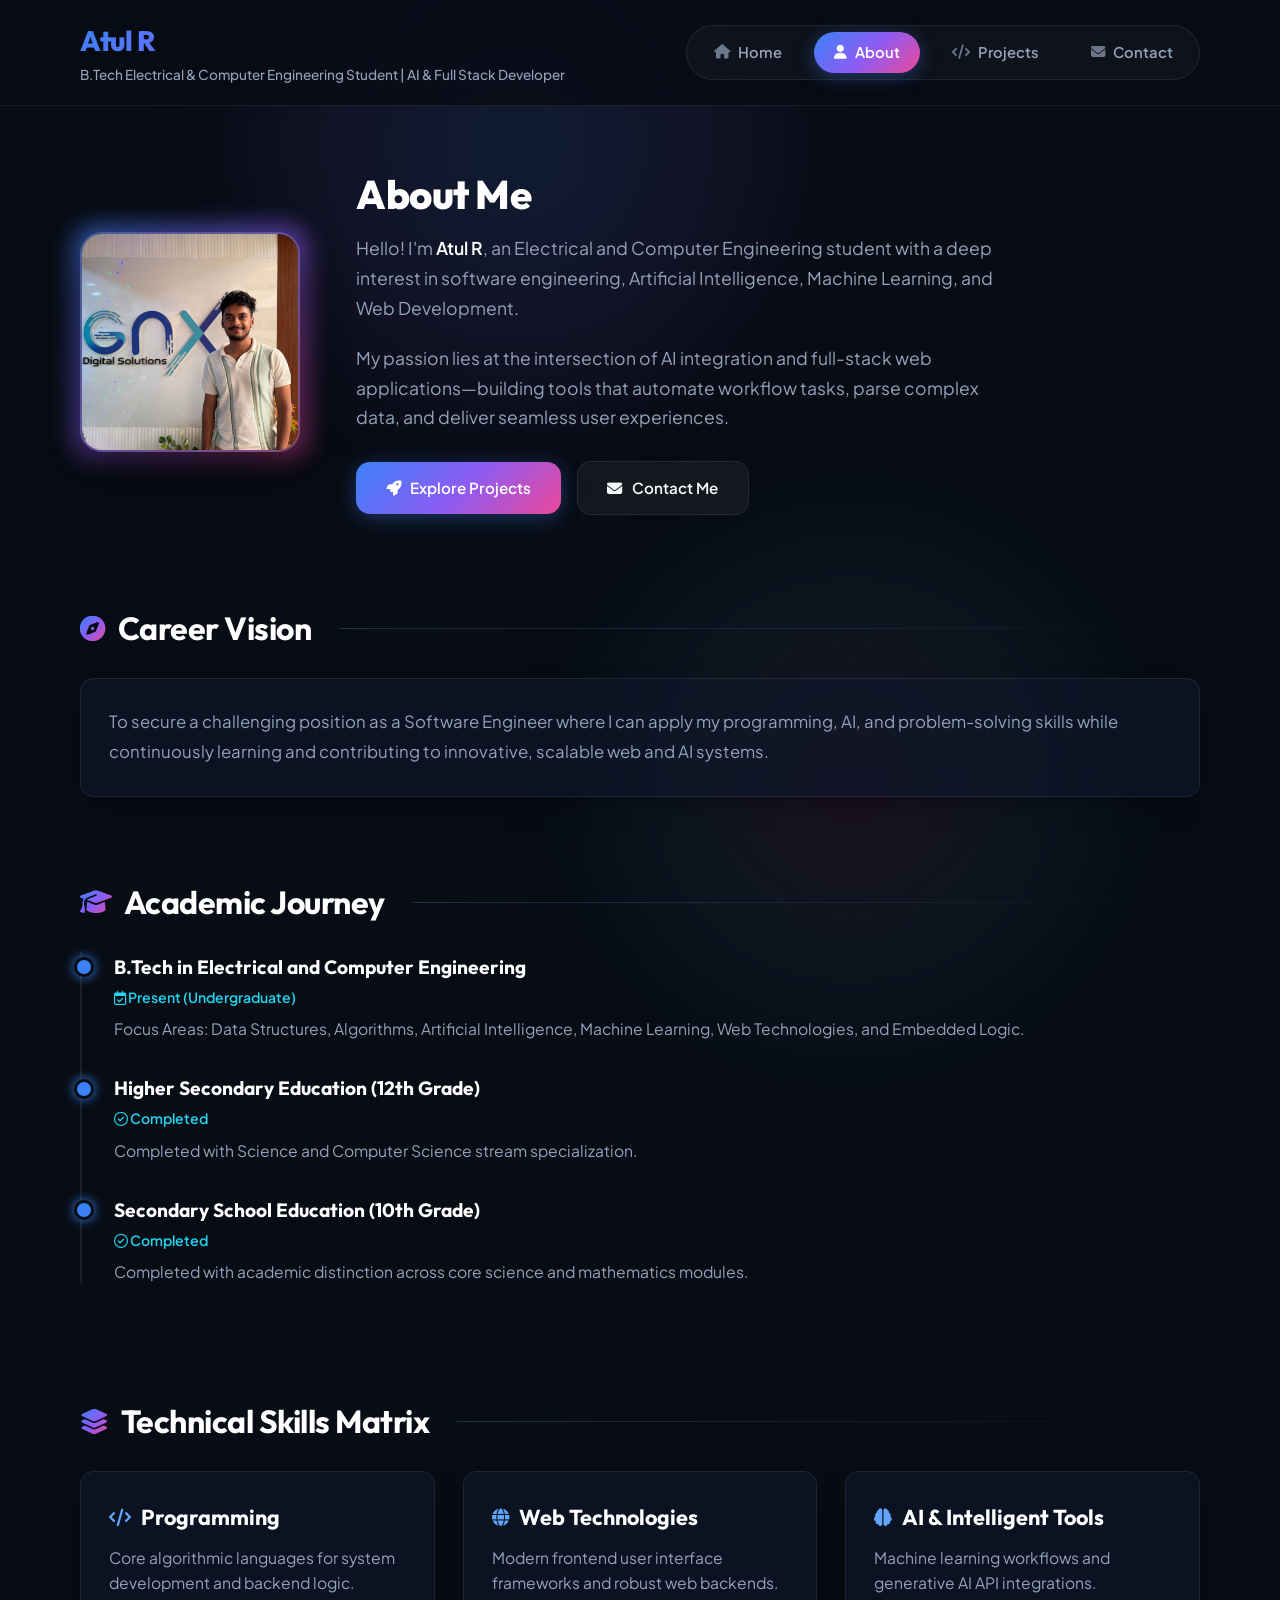
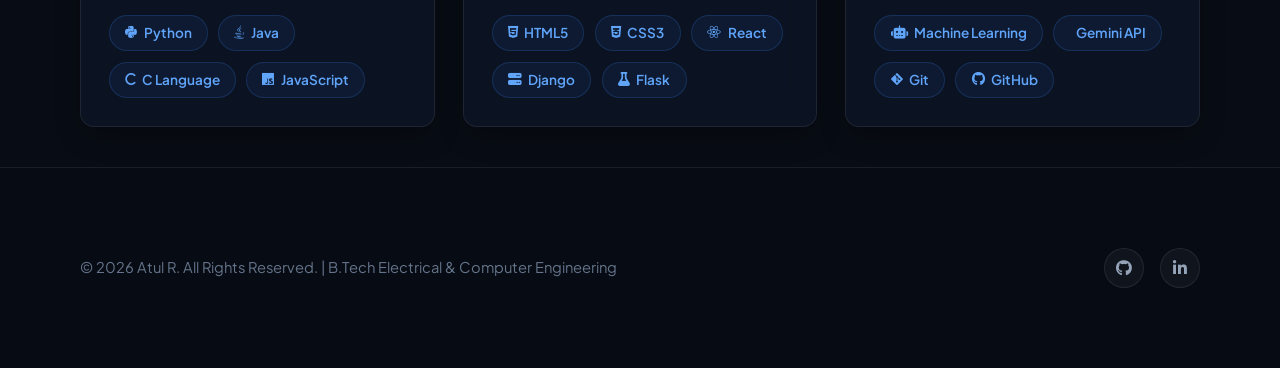
==== commit 445f2b35: "refactor(css): split monolithic stylesheet into modular common.css, home.css, about.css, projects.cs" ====
--- a/about.html
+++ b/about.html
@@ -12,7 +12,7 @@
     <!-- FontAwesome Icons -->
     <link rel="stylesheet" href="https://cdnjs.cloudflare.com/ajax/libs/font-awesome/6.4.0/css/all.min.css">
     <!-- Stylesheet -->
-    <link rel="stylesheet" href="css/style.css">
+    <link rel="stylesheet" href="css/about.css">
 </head>
 <body>
 
--- a/css/about.css
+++ b/css/about.css
@@ -0,0 +1,128 @@
+@import url('common.css');
+
+/* About Page Hero */
+.hero {
+    display: flex;
+    align-items: center;
+    gap: 3.5rem;
+    padding: 4rem 0 3rem 0;
+}
+
+.hero-avatar-wrapper {
+    position: relative;
+    flex-shrink: 0;
+}
+
+.hero-avatar-wrapper::before {
+    content: '';
+    position: absolute;
+    inset: -6px;
+    border-radius: var(--radius-lg);
+    background: var(--primary-gradient);
+    z-index: -1;
+    filter: blur(12px);
+    opacity: 0.7;
+    transition: opacity 0.3s;
+}
+
+.hero-avatar-wrapper:hover::before {
+    opacity: 1;
+}
+
+.hero img {
+    border-radius: var(--radius-lg);
+    border: 2px solid rgba(255, 255, 255, 0.15);
+    object-fit: cover;
+    aspect-ratio: 1 / 1;
+    display: block;
+    box-shadow: 0 20px 40px rgba(0, 0, 0, 0.6);
+}
+
+.hero-content h2 {
+    font-size: 2.5rem;
+    font-weight: 800;
+    line-height: 1.2;
+    margin-bottom: 1rem;
+    color: #ffffff;
+}
+
+.hero-content h2::after {
+    display: none;
+}
+
+.hero-content p {
+    color: var(--text-muted);
+    font-size: 1.1rem;
+    margin-bottom: 1.25rem;
+    max-width: 650px;
+    line-height: 1.7;
+}
+
+.hero-content strong {
+    color: #ffffff;
+    font-weight: 600;
+}
+
+.hero-cta {
+    display: flex;
+    gap: 1rem;
+    margin-top: 1.75rem;
+    align-items: center;
+}
+
+/* Timeline Layout for Education */
+.timeline {
+    position: relative;
+    padding-left: 2rem;
+    border-left: 2px solid var(--border-color);
+    margin-top: 1.5rem;
+}
+
+.timeline-item {
+    position: relative;
+    margin-bottom: 2rem;
+}
+
+.timeline-item::before {
+    content: '';
+    position: absolute;
+    left: -2.5rem;
+    top: 0.35rem;
+    width: 14px;
+    height: 14px;
+    border-radius: 50%;
+    background: var(--primary);
+    box-shadow: 0 0 12px var(--primary);
+    border: 3px solid var(--bg-dark);
+}
+
+.timeline-item h3 {
+    font-size: 1.2rem;
+    color: #ffffff;
+}
+
+.timeline-item .period {
+    font-size: 0.88rem;
+    color: var(--accent-cyan);
+    font-weight: 600;
+    margin: 0.2rem 0 0.5rem 0;
+}
+
+.timeline-item p {
+    color: var(--text-muted);
+    font-size: 0.98rem;
+    line-height: 1.6;
+}
+
+/* About Responsive Media Queries */
+@media (max-width: 768px) {
+    .hero {
+        flex-direction: column;
+        text-align: center;
+        gap: 2rem;
+    }
+
+    .hero-cta {
+        justify-content: center;
+    }
+}
